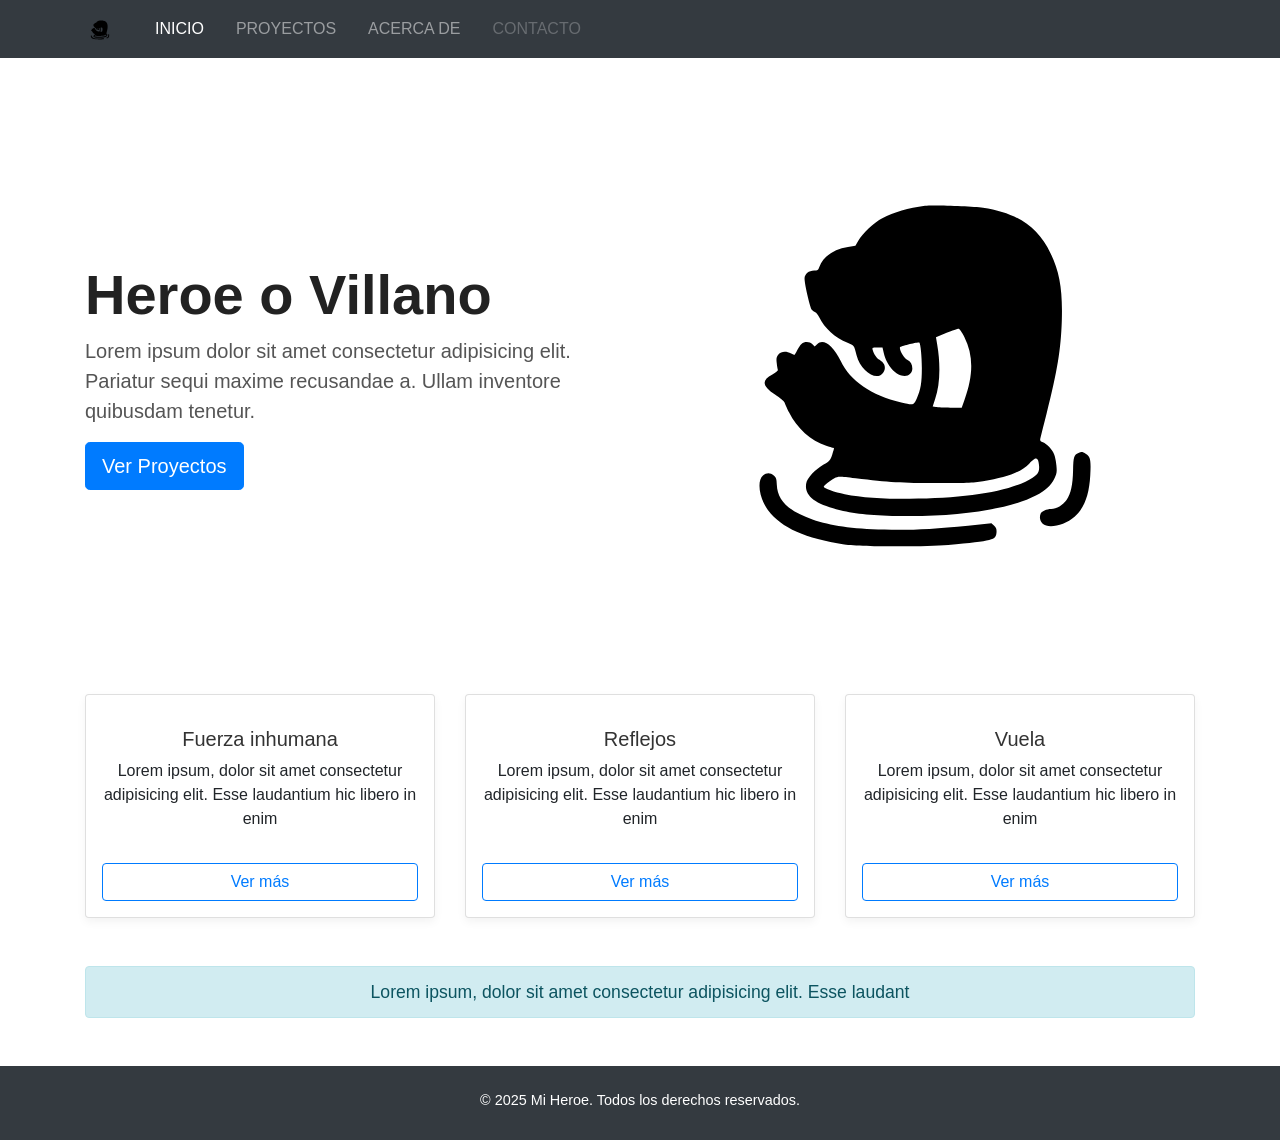
==== practice_1/index.html @ df27c24b "Beginning of Practice 1" ====
<!DOCTYPE html>
<html lang="en">
<head>
    <meta charset="UTF-8">
    <meta name="viewport" content="width=device-width, initial-scale=1, shrink-to-fit=no">
    <title>Document</title>
    <link rel="stylesheet" href="./assets/css/styles.css">

    <!-- Bootstrap CSS -->
    <link rel="stylesheet" href="https://cdn.jsdelivr.net/npm/bootstrap@4.1.3/dist/css/bootstrap.min.css" integrity="sha384-MCw98/SFnGE8fJT3GXwEOngsV7Zt27NXFoaoApmYm81iuXoPkFOJwJ8ERdknLPMO" crossorigin="anonymous">


</head>
<body>
    <header>
        <nav class="navbar navbar-expand-lg navbar-dark bg-dark">
            <div class="container">
            <a class="navbar-brand" href="#">
                <img src="img/nutria-de-mar.svg" alt="Imagen de una nutria" width="30" height="30">
            </a>
            <!-- Botón hamburguesa -->
            <button class="navbar-toggler" 
                    type="button" 
                    data-bs-toggle="collapse" 
                    data-bs-target="#navbarNavAltMarkup" 
                    aria-controls="navbarNavAltMarkup" 
                    aria-expanded="false" 
                    aria-label="Toggle navigation">
                <span class="navbar-toggler-icon"></span>
            </button>
            <!-- Contenido colapsable -->
            <div class="collapse navbar-collapse" id="navbarNavAltMarkup">
                <div class="navbar-nav ms-auto">
                <a class="nav-link active" href="#">INICIO</a>
                <a class="nav-link" href="#">PROYECTOS</a>
                <a class="nav-link" href="#">ACERCA DE</a>
                <a class="nav-link disabled" href="#">CONTACTO</a>
                </div>
            </div>
            </div>
        </nav>
    </header>

                <!-- Sección Hero -->
    <section class="container my-5">
        <div class="row align-items-center">
        
        <!-- Columna A: texto y botón -->
        <div class="col-12 col-lg-6 mb-4 mb-lg-0">
            <h1 class="display-4 fw-bold">Heroe o Villano</h1>
            <p class="lead">Lorem ipsum dolor sit amet consectetur adipisicing elit. Pariatur sequi maxime recusandae a. Ullam inventore quibusdam tenetur.</p>
            <a href="proyectos.html" class="btn btn-primary btn-lg">Ver Proyectos</a>
        </div>
        <!-- Columna B: imagen -->
        <div class="col-12 col-lg-6 text-center">
            <img 
            src="./img/nutria-de-mar.svg" 
            class="img-fluid rounded" 
            alt="Imagen representativa muy descriptiva del heroe" 
            loading="lazy">
        </div>
        </div>
    </section>
    <section class="container my-5 ">
        <div class="row g-3">
            <!-- Card 1 -->
            <div class="col-12 col-md-6 col-lg-4">
                <div class="card h-100 text-center p-3">
                    <!-- Icono opcional -->
                    <div class="mb-3">
                    <i class="bi bi-code-slash display-4 text-primary"></i> <!-- requiere Bootstrap Icons -->
                    </div>
                    <h5 class="card-title">Fuerza inhumana</h5>
                    <p class="card-text">Lorem ipsum, dolor sit amet consectetur adipisicing elit. Esse laudantium hic libero in enim </p>
                    <a href="#" class="btn btn-outline-primary">Ver más</a>
                </div>
            </div>
            <!-- Card 2 -->
            <div class="col-12 col-md-6 col-lg-4">
                <div class="card h-100 text-center p-3">
                    <!-- Icono opcional -->
                    <div class="mb-3">
                    <i class="bi bi-code-slash display-4 text-primary"></i>
                    </div>
                    <h5 class="card-title">Reflejos</h5>
                    <p class="card-text">Lorem ipsum, dolor sit amet consectetur adipisicing elit. Esse laudantium hic libero in enim </p>
                    <a href="#" class="btn btn-outline-primary">Ver más</a>
                </div>
            </div>
            <!-- Card 3 -->
            <div class="col-12 col-md-6 col-lg-4">
                <div class="card h-100 text-center p-3">
                    <!-- Icono opcional -->
                    <div class="mb-3">
                    <i class="bi bi-code-slash display-4 text-primary"></i> 
                    </div>
                    <h5 class="card-title">Vuela</h5>
                    <p class="card-text">Lorem ipsum, dolor sit amet consectetur adipisicing elit. Esse laudantium hic libero in enim </p>
                    <a href="#" class="btn btn-outline-primary">Ver más</a>
                </div>
            </div>
        </div>
    </section>
    <section class="container my-4">
        <div class="alert alert-info text-center" role="alert">
            Lorem ipsum, dolor sit amet consectetur adipisicing elit. Esse laudant
        </div>
    </section>
    <footer class="bg-dark text-white text-center py-4 mt-5">
        <div class="container">
            <p class="mb-1">&copy; 2025 Mi Heroe. Todos los derechos reservados.</p>
        </div>
    </footer>





    

    


    <!-- jQuery first, then Popper.js, then Bootstrap JS -->
    <!-- <script src="https://code.jquery.com/jquery-3.3.1.slim.min.js" integrity="sha384-q8i/X+965DzO0rT7abK41JStQIAqVgRVzpbzo5smXKp4YfRvH+8abtTE1Pi6jizo" crossorigin="anonymous"></script>
    <script src="https://cdn.jsdelivr.net/npm/popper.js@1.14.3/dist/umd/popper.min.js" integrity="sha384-ZMP7rVo3mIykV+2+9J3UJ46jBk0WLaUAdn689aCwoqbBJiSnjAK/l8WvCWPIPm49" crossorigin="anonymous"></script> -->
    <script src="https://cdn.jsdelivr.net/npm/bootstrap@4.1.3/dist/js/bootstrap.min.js" integrity="sha384-ChfqqxuZUCnJSK3+MXmPNIyE6ZbWh2IMqE241rYiqJxyMiZ6OW/JmZQ5stwEULTy" crossorigin="anonymous"></script>

</body>
</html>
---- practice_1/assets/css/styles.css ----
* {
  margin: 0;
  padding: 0;
  box-sizing: border-box;
}

/* Reseteo y tipografía */
body {
  font-family: 'Segoe UI', Tahoma, Geneva, Verdana, sans-serif;
  color: #333;
}

/* Navbar */
.navbar {
  transition: background-color 0.3s ease;
}
.navbar-dark .navbar-nav .nav-link {
  color: #fff;
  margin-left: 1rem;
}
.navbar-dark .navbar-nav .nav-link:hover {
  color: #ffc107;
}

/* Hero */
section .display-4 {
  font-weight: 700;
  color: #222;
}
section .lead {
  color: #555;
}

/* Cards de Servicios */
.card {
  border: none;
  box-shadow: 0 4px 10px rgba(0, 0, 0, 0.05);
  transition: transform 0.2s ease;
}
.card:hover {
  transform: translateY(-5px);
}
.card .card-title {
  color: #333;
  margin-bottom: 0.5rem;
}
.card .btn {
  margin-top: 1rem;
}

/* Alert personalizado */
.alert-info {
  font-size: 1.1rem;
}

/* Footer */
footer {
  font-size: 0.9rem;
}
footer a {
  color: #ddd;
  text-decoration: none;
}
footer a:hover {
  text-decoration: underline;
}

/* Resp*
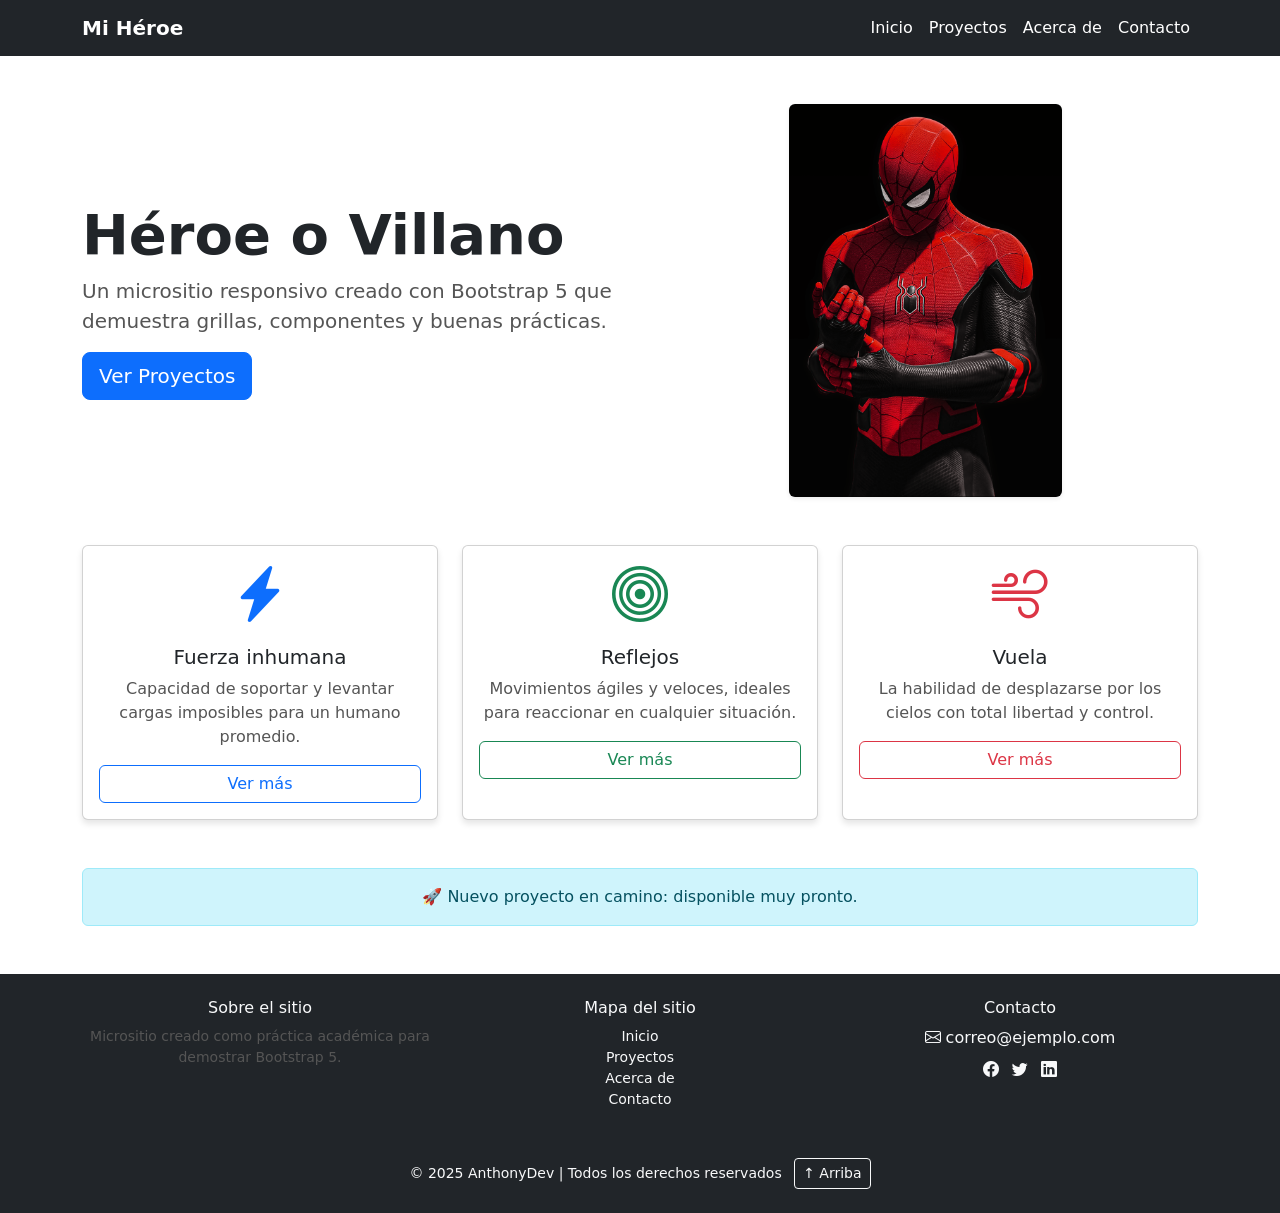
==== commit f4904bf9: "Index and projects pages are ready" ====
--- a/practice_1/index.html
+++ b/practice_1/index.html
@@ -1,130 +1,148 @@
 <!DOCTYPE html>
-<html lang="en">
+<html lang="es">
 <head>
-    <meta charset="UTF-8">
-    <meta name="viewport" content="width=device-width, initial-scale=1, shrink-to-fit=no">
-    <title>Document</title>
-    <link rel="stylesheet" href="./assets/css/styles.css">
+  <meta charset="UTF-8">
+  <meta name="viewport" content="width=device-width, initial-scale=1, shrink-to-fit=no">
+  <title>Inicio | Micrositio Bootstrap 5</title>
+  <link rel="stylesheet" href="./assets/css/styles.css">
 
-    <!-- Bootstrap CSS -->
-    <link rel="stylesheet" href="https://cdn.jsdelivr.net/npm/bootstrap@4.1.3/dist/css/bootstrap.min.css" integrity="sha384-MCw98/SFnGE8fJT3GXwEOngsV7Zt27NXFoaoApmYm81iuXoPkFOJwJ8ERdknLPMO" crossorigin="anonymous">
+  <!-- Bootstrap 5 CSS -->
+  <link href="https://cdn.jsdelivr.net/npm/bootstrap@5.3.3/dist/css/bootstrap.min.css" rel="stylesheet">
 
+  <!-- Bootstrap Icons (para íconos en cards/redes) -->
+  <link href="https://cdn.jsdelivr.net/npm/bootstrap-icons@1.11.3/font/bootstrap-icons.css" rel="stylesheet">
+</head>
+<body id="top">
+  <!-- ✅ Navbar -->
+  <header>
+    <nav class="navbar navbar-expand-lg navbar-dark bg-dark">   
+      <div class="container">
+        <a class="navbar-brand fw-bold" href="index.html">Mi Héroe</a>
+        <button class="navbar-toggler" 
+                type="button" 
+                data-bs-toggle="collapse" 
+                data-bs-target="#navbarNav" 
+                aria-controls="navbarNav" 
+                aria-expanded="false" 
+                aria-label="Toggle navigation">
+          <span class="navbar-toggler-icon"></span>
+        </button>
+        <div class="collapse navbar-collapse" id="navbarNav">
+          <div class="navbar-nav ms-auto">
+            <a class="nav-link active" aria-current="page" href="index.html">Inicio</a>
+            <a class="nav-link" href="proyectos.html">Proyectos</a>
+            <a class="nav-link" href="acerca.html">Acerca de</a>
+            <a class="nav-link" href="contacto.html">Contacto</a>
+          </div>
+        </div>
+      </div>
+    </nav>
+  </header>
 
-</head>
-<body>
-    <header>
-        <nav class="navbar navbar-expand-lg navbar-dark bg-dark">
-            <div class="container">
-            <a class="navbar-brand" href="#">
-                <img src="img/nutria-de-mar.svg" alt="Imagen de una nutria" width="30" height="30">
-            </a>
-            <!-- Botón hamburguesa -->
-            <button class="navbar-toggler" 
-                    type="button" 
-                    data-bs-toggle="collapse" 
-                    data-bs-target="#navbarNavAltMarkup" 
-                    aria-controls="navbarNavAltMarkup" 
-                    aria-expanded="false" 
-                    aria-label="Toggle navigation">
-                <span class="navbar-toggler-icon"></span>
-            </button>
-            <!-- Contenido colapsable -->
-            <div class="collapse navbar-collapse" id="navbarNavAltMarkup">
-                <div class="navbar-nav ms-auto">
-                <a class="nav-link active" href="#">INICIO</a>
-                <a class="nav-link" href="#">PROYECTOS</a>
-                <a class="nav-link" href="#">ACERCA DE</a>
-                <a class="nav-link disabled" href="#">CONTACTO</a>
-                </div>
-            </div>
-            </div>
-        </nav>
-    </header>
+  <!-- ✅ Hero -->
+  <section class="container my-5">
+    <div class="row align-items-center">
+      <!-- Texto -->
+      <div class="col-12 col-lg-6 mb-4 mb-lg-0">
+        <h1 class="display-4 fw-bold">Héroe o Villano</h1>
+        <p class="lead">Un micrositio responsivo creado con Bootstrap 5 que demuestra grillas, componentes y buenas prácticas.</p>
+        <a href="proyectos.html" class="btn btn-primary btn-lg">Ver Proyectos</a>
+      </div>
+      <!-- Imagen -->
+      <div class="col-12 col-lg-6 text-center">
+        <img src="./assets/img/hero.png" 
+             class="img-fluid rounded shadow-sm w-50" 
+             alt="Imagen representativa del héroe" 
+             loading="lazy">
+      </div>
+    </div>
+  </section>
 
-                <!-- Sección Hero -->
-    <section class="container my-5">
-        <div class="row align-items-center">
-        
-        <!-- Columna A: texto y botón -->
-        <div class="col-12 col-lg-6 mb-4 mb-lg-0">
-            <h1 class="display-4 fw-bold">Heroe o Villano</h1>
-            <p class="lead">Lorem ipsum dolor sit amet consectetur adipisicing elit. Pariatur sequi maxime recusandae a. Ullam inventore quibusdam tenetur.</p>
-            <a href="proyectos.html" class="btn btn-primary btn-lg">Ver Proyectos</a>
+  <!-- ✅ Cards -->
+  <section class="container my-5">
+    <div class="row g-4">
+      <!-- Card 1 -->
+      <div class="col-12 col-md-6 col-lg-4">
+        <div class="card h-100 text-center p-3">
+          <div class="mb-3">
+            <i class="bi bi-lightning-charge-fill display-4 text-primary"></i>
+          </div>
+          <h5 class="card-title">Fuerza inhumana</h5>
+          <p class="card-text">Capacidad de soportar y levantar cargas imposibles para un humano promedio.</p>
+          <a href="#" class="btn btn-outline-primary">Ver más</a>
         </div>
-        <!-- Columna B: imagen -->
-        <div class="col-12 col-lg-6 text-center">
-            <img 
-            src="./img/nutria-de-mar.svg" 
-            class="img-fluid rounded" 
-            alt="Imagen representativa muy descriptiva del heroe" 
-            loading="lazy">
+      </div>
+      <!-- Card 2 -->
+      <div class="col-12 col-md-6 col-lg-4">
+        <div class="card h-100 text-center p-3">
+          <div class="mb-3">
+            <i class="bi bi-bullseye display-4 text-success"></i>
+          </div>
+          <h5 class="card-title">Reflejos</h5>
+          <p class="card-text">Movimientos ágiles y veloces, ideales para reaccionar en cualquier situación.</p>
+          <a href="#" class="btn btn-outline-success">Ver más</a>
         </div>
+      </div>
+      <!-- Card 3 -->
+      <div class="col-12 col-md-6 col-lg-4">
+        <div class="card h-100 text-center p-3">
+          <div class="mb-3">
+            <i class="bi bi-wind display-4 text-danger"></i>
+          </div>
+          <h5 class="card-title">Vuela</h5>
+          <p class="card-text">La habilidad de desplazarse por los cielos con total libertad y control.</p>
+          <a href="#" class="btn btn-outline-danger">Ver más</a>
         </div>
-    </section>
-    <section class="container my-5 ">
-        <div class="row g-3">
-            <!-- Card 1 -->
-            <div class="col-12 col-md-6 col-lg-4">
-                <div class="card h-100 text-center p-3">
-                    <!-- Icono opcional -->
-                    <div class="mb-3">
-                    <i class="bi bi-code-slash display-4 text-primary"></i> <!-- requiere Bootstrap Icons -->
-                    </div>
-                    <h5 class="card-title">Fuerza inhumana</h5>
-                    <p class="card-text">Lorem ipsum, dolor sit amet consectetur adipisicing elit. Esse laudantium hic libero in enim </p>
-                    <a href="#" class="btn btn-outline-primary">Ver más</a>
-                </div>
-            </div>
-            <!-- Card 2 -->
-            <div class="col-12 col-md-6 col-lg-4">
-                <div class="card h-100 text-center p-3">
-                    <!-- Icono opcional -->
-                    <div class="mb-3">
-                    <i class="bi bi-code-slash display-4 text-primary"></i>
-                    </div>
-                    <h5 class="card-title">Reflejos</h5>
-                    <p class="card-text">Lorem ipsum, dolor sit amet consectetur adipisicing elit. Esse laudantium hic libero in enim </p>
-                    <a href="#" class="btn btn-outline-primary">Ver más</a>
-                </div>
-            </div>
-            <!-- Card 3 -->
-            <div class="col-12 col-md-6 col-lg-4">
-                <div class="card h-100 text-center p-3">
-                    <!-- Icono opcional -->
-                    <div class="mb-3">
-                    <i class="bi bi-code-slash display-4 text-primary"></i> 
-                    </div>
-                    <h5 class="card-title">Vuela</h5>
-                    <p class="card-text">Lorem ipsum, dolor sit amet consectetur adipisicing elit. Esse laudantium hic libero in enim </p>
-                    <a href="#" class="btn btn-outline-primary">Ver más</a>
-                </div>
-            </div>
+      </div>
+    </div>
+  </section>
+
+  <!-- ✅ Alert -->
+  <section class="container my-4">
+    <div class="alert alert-info text-center" role="alert">
+      🚀 Nuevo proyecto en camino: disponible muy pronto.
+    </div>
+  </section>
+
+  <!-- ✅ Footer -->
+  <footer class="bg-dark text-light pt-4 pb-4 mt-5">
+    <div class="container">
+      <div class="row">
+        <!-- Columna 1 -->
+        <div class="col-12 col-md-4 mb-3">
+          <h6>Sobre el sitio</h6>
+          <p class="small">Micrositio creado como práctica académica para demostrar Bootstrap 5.</p>
         </div>
-    </section>
-    <section class="container my-4">
-        <div class="alert alert-info text-center" role="alert">
-            Lorem ipsum, dolor sit amet consectetur adipisicing elit. Esse laudant
+        <!-- Columna 2 -->
+        <div class="col-12 col-md-4 mb-3">
+          <h6>Mapa del sitio</h6>
+          <ul class="list-unstyled small">
+            <li><a href="index.html" class="text-light text-decoration-none">Inicio</a></li>
+            <li><a href="proyectos.html" class="text-light text-decoration-none">Proyectos</a></li>
+            <li><a href="acerca.html" class="text-light text-decoration-none">Acerca de</a></li>
+            <li><a href="contacto.html" class="text-light text-decoration-none">Contacto</a></li>
+          </ul>
         </div>
-    </section>
-    <footer class="bg-dark text-white text-center py-4 mt-5">
-        <div class="container">
-            <p class="mb-1">&copy; 2025 Mi Heroe. Todos los derechos reservados.</p>
+        <!-- Columna 3 -->
+        <div class="col-12 col-md-4 mb-3">
+          <h6>Contacto</h6>
+          <a href="mailto:anthonydevxp@gmail.com" class="text-light d-block mb-2">
+            <i class="bi bi-envelope"></i> correo@ejemplo.com
+          </a>
+          <a href="#" class="text-light me-2"><i class="bi bi-facebook"></i></a>
+          <a href="#" class="text-light me-2"><i class="bi bi-twitter"></i></a>
+          <a href="#" class="text-light"><i class="bi bi-linkedin"></i></a>
         </div>
-    </footer>
+      </div>
+      <div class="text-center small mt-3">
+        © 2025 AnthonyDev | Todos los derechos reservados  
+        <a href="#top" class="btn btn-sm btn-outline-light ms-2">↑ Arriba</a>
+      </div>
+    </div>
+  </footer>
 
+  <!-- Bootstrap 5 JS (bundle incluye Popper) -->
+  <script src="https://cdn.jsdelivr.net/npm/bootstrap@5.3.3/dist/js/bootstrap.bundle.min.js"></script>
+</body>
+</html>
 
-
-
-
-    
-
-    
-
-
-    <!-- jQuery first, then Popper.js, then Bootstrap JS -->
-    <!-- <script src="https://code.jquery.com/jquery-3.3.1.slim.min.js" integrity="sha384-q8i/X+965DzO0rT7abK41JStQIAqVgRVzpbzo5smXKp4YfRvH+8abtTE1Pi6jizo" crossorigin="anonymous"></script>
-    <script src="https://cdn.jsdelivr.net/npm/popper.js@1.14.3/dist/umd/popper.min.js" integrity="sha384-ZMP7rVo3mIykV+2+9J3UJ46jBk0WLaUAdn689aCwoqbBJiSnjAK/l8WvCWPIPm49" crossorigin="anonymous"></script> -->
-    <script src="https://cdn.jsdelivr.net/npm/bootstrap@4.1.3/dist/js/bootstrap.min.js" integrity="sha384-ChfqqxuZUCnJSK3+MXmPNIyE6ZbWh2IMqE241rYiqJxyMiZ6OW/JmZQ5stwEULTy" crossorigin="anonymous"></script>
-
-</body>
-</html>
--- a/practice_1/assets/css/styles.css
+++ b/practice_1/assets/css/styles.css
@@ -1,69 +1,123 @@
-
+/* 🔄 Reset básico */
 * {
   margin: 0;
   padding: 0;
   box-sizing: border-box;
 }
 
-/* Reseteo y tipografía */
+/* 🎨 Estilos generales */
 body {
   font-family: 'Segoe UI', Tahoma, Geneva, Verdana, sans-serif;
-  color: #333;
+  line-height: 1.6;
+  background-color: #f8f9fa; /* Fondo claro */
+  color: #212529;
 }
 
-/* Navbar */
-.navbar {
-  transition: background-color 0.3s ease;
-}
-.navbar-dark .navbar-nav .nav-link {
-  color: #fff;
-  margin-left: 1rem;
-}
-.navbar-dark .navbar-nav .nav-link:hover {
-  color: #ffc107;
+h1, h2, h3, h4 {
+  font-weight: bold;
+  margin-bottom: 1rem;
 }
 
-/* Hero */
-section .display-4 {
-  font-weight: 700;
-  color: #222;
-}
-section .lead {
+p {
+  margin-bottom: 1rem;
   color: #555;
 }
 
-/* Cards de Servicios */
+/* 🔹 Navbar (igual en todas las páginas) */
+.navbar {
+  background-color: #0d6efd; /* Azul Bootstrap */
+}
+.navbar .nav-link {
+  color: white !important;
+  font-weight: 500;
+}
+.navbar .nav-link:hover {
+  color: #ffc107 !important; /* Amarillo */
+}
+
+/* 🏠 Hero Section (solo si una página lo usa) */
+.hero {
+  background: url('../img/hero.jpg') no-repeat center center/cover;
+  color: white;
+  padding: 100px 20px;
+  text-align: center;
+}
+.hero h1 {
+  font-size: 2.5rem;
+}
+.hero p {
+  font-size: 1.2rem;
+  max-width: 600px;
+  margin: 15px auto;
+}
+
+/* 🃏 Tarjetas (Proyectos, Actividades, etc.) */
 .card {
   border: none;
-  box-shadow: 0 4px 10px rgba(0, 0, 0, 0.05);
-  transition: transform 0.2s ease;
+  border-radius: 12px;
+  box-shadow: 0 4px 6px rgba(0,0,0,0.1);
+  transition: transform 0.2s ease, box-shadow 0.2s ease;
 }
 .card:hover {
   transform: translateY(-5px);
+  box-shadow: 0 6px 12px rgba(0,0,0,0.15);
 }
-.card .card-title {
-  color: #333;
-  margin-bottom: 0.5rem;
-}
-.card .btn {
-  margin-top: 1rem;
+.card-title {
+  color: #0d6efd;
 }
 
-/* Alert personalizado */
-.alert-info {
-  font-size: 1.1rem;
+/* 👤 Imagen perfil (Acerca de) */
+.perfil-img {
+  width: 200px;
+  height: 200px;
+  object-fit: cover;
+  border-radius: 50%;
+  border: 4px solid #0d6efd;
+  margin-bottom: 20px;
 }
 
-/* Footer */
+.card-img-top {
+  object-fit: cover;
+  height: 90%;
+}
+
+/* 📧 Formulario (para Contacto o formularios en otras páginas) */
+form .form-control {
+  border-radius: 10px;
+  padding: 12px;
+}
+form .btn {
+  border-radius: 10px;
+  padding: 10px 20px;
+  background-color: #0d6efd;
+  border: none;
+}
+form .btn:hover {
+  background-color: #0b5ed7;
+}
+
+/* 📦 Secciones generales */
+.section {
+  padding: 60px 20px;
+}
+.section-title {
+  text-align: center;
+  margin-bottom: 40px;
+  font-size: 2rem;
+  color: #0d6efd;
+}
+
+/* ⚡ Footer (igual en todas las páginas) */
 footer {
-  font-size: 0.9rem;
+  background: #212529;
+  color: #f8f9fa;
+  padding: 20px 0;
+  text-align: center;
 }
 footer a {
-  color: #ddd;
+  color: #0d6efd;
   text-decoration: none;
 }
 footer a:hover {
   text-decoration: underline;
 }
-
-/* Resp*
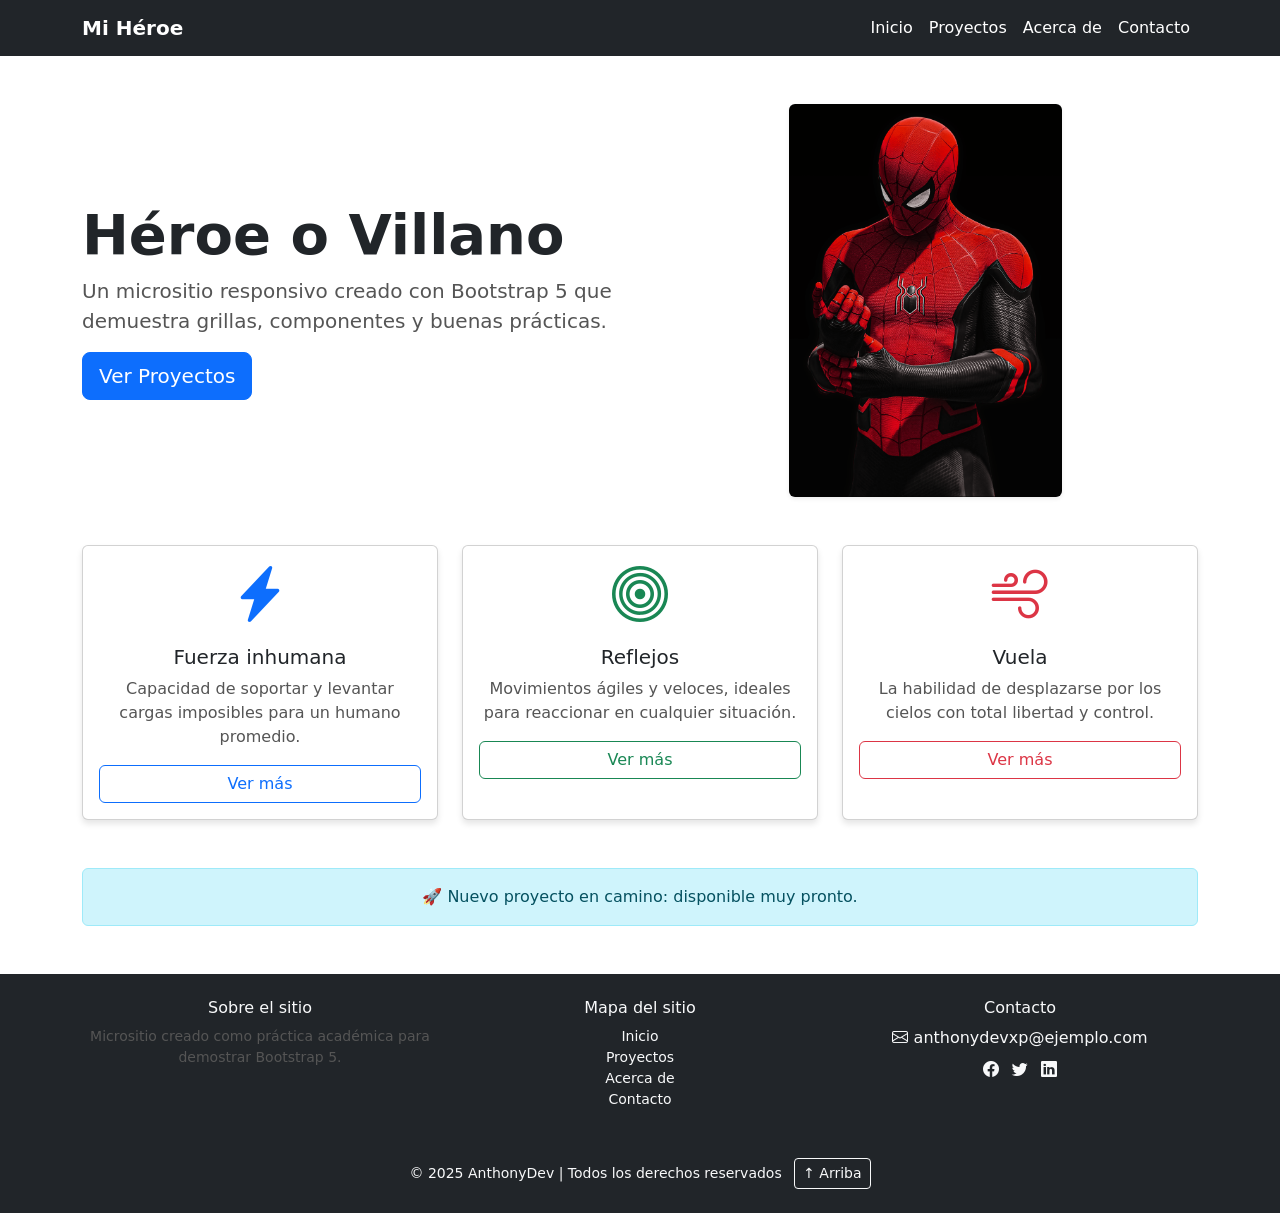
==== commit a6469494: "Listo P1" ====
--- a/practice_1/index.html
+++ b/practice_1/index.html
@@ -104,7 +104,7 @@
     </div>
   </section>
 
-  <!-- ✅ Footer -->
+  <!-- Footer -->
   <footer class="bg-dark text-light pt-4 pb-4 mt-5">
     <div class="container">
       <div class="row">
@@ -127,7 +127,7 @@
         <div class="col-12 col-md-4 mb-3">
           <h6>Contacto</h6>
           <a href="mailto:anthonydevxp@gmail.com" class="text-light d-block mb-2">
-            <i class="bi bi-envelope"></i> correo@ejemplo.com
+            <i class="bi bi-envelope"></i> anthonydevxp@ejemplo.com
           </a>
           <a href="#" class="text-light me-2"><i class="bi bi-facebook"></i></a>
           <a href="#" class="text-light me-2"><i class="bi bi-twitter"></i></a>
--- a/practice_1/assets/css/styles.css
+++ b/practice_1/assets/css/styles.css
@@ -25,7 +25,7 @@
 
 /* 🔹 Navbar (igual en todas las páginas) */
 .navbar {
-  background-color: #0d6efd; /* Azul Bootstrap */
+  background-color: #1c2025; /* Azul Bootstrap */
 }
 .navbar .nav-link {
   color: white !important;
